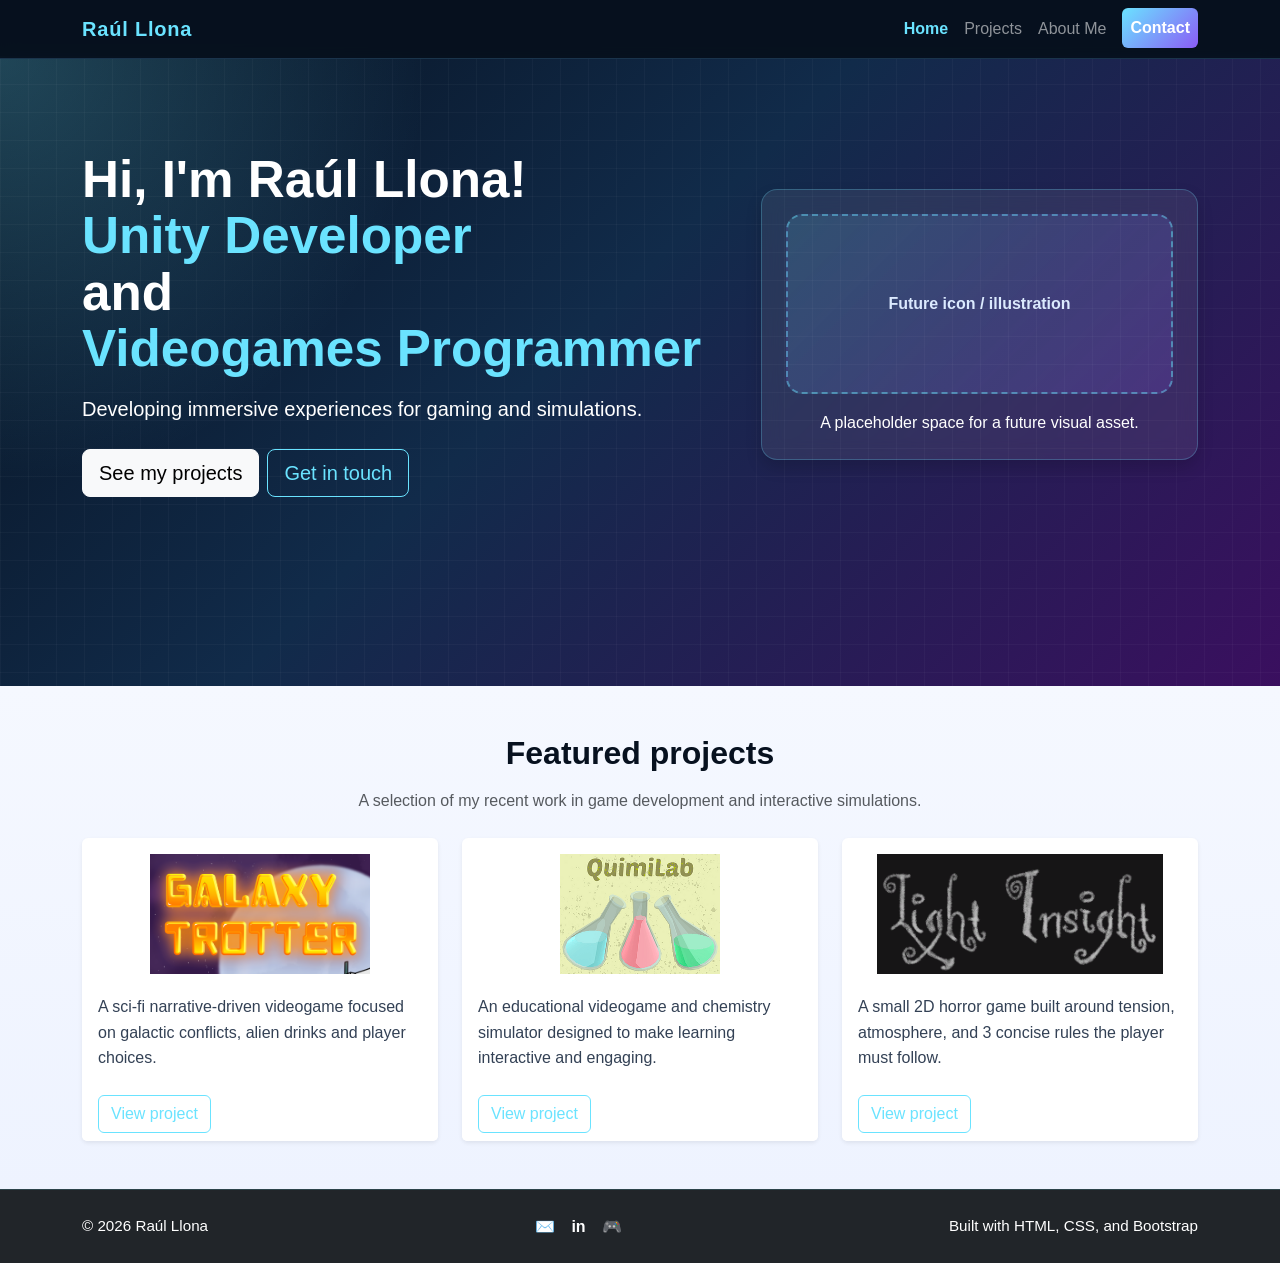
==== index.html @ 639701ba "General Fixes and Updates" ====
<!DOCTYPE html>
<html lang="en">
  <head>
    <meta charset="UTF-8" />
    <meta name="viewport" content="width=device-width, initial-scale=1.0" />
    <title>Raúl Llona | Game Developer Portfolio</title>
    <meta
      name="description"
      content="Portfolio of Raúl Llona, a Unity and videogame developer showcasing narrative, educational, and experimental game projects."
    />
    <link
      href="https://cdn.jsdelivr.net/npm/bootstrap@5.3.3/dist/css/bootstrap.min.css"
      rel="stylesheet"
    />
    <link rel="stylesheet" href="styles.css" />
  </head>
  <body>
    <nav class="navbar navbar-expand-lg navbar-dark bg-dark fixed-top">
      <div class="container">
        <a class="navbar-brand fw-bold" href="index.html">Raúl Llona</a>
        <button
          class="navbar-toggler"
          type="button"
          data-bs-toggle="collapse"
          data-bs-target="#navbarNav"
          aria-controls="navbarNav"
          aria-expanded="false"
          aria-label="Toggle navigation"
        >
          <span class="navbar-toggler-icon"></span>
        </button>
        <div class="collapse navbar-collapse" id="navbarNav">
          <ul class="navbar-nav ms-auto">
            <li class="nav-item">
              <a class="nav-link active" href="index.html">Home</a>
            </li>
            <li class="nav-item">
              <a class="nav-link" href="projects.html">Projects</a>
            </li>
            <li class="nav-item">
              <a class="nav-link" href="about.html">About Me</a>
            </li>
            <li class="nav-item">
              <a class="nav-link btn btn-primary ms-2" href="contact.html">Contact</a>
            </li>
          </ul>
        </div>
      </div>
    </nav>

    <header class="hero py-5">
      <div class="container py-5">
        <div class="row align-items-center g-5">
          <div class="col-lg-7">
            <div class="hero-title mb-3">
              <p>Hi, I'm Raúl Llona!</p>
              <p class="hero-title-accent">Unity Developer</p>
              <p>and</p>
              <p class="hero-title-accent">Videogames Programmer</p>
            </div>
            <p class="lead mb-4">
              Developing immersive experiences for gaming and simulations.
            </p>
            <div class="d-flex flex-wrap gap-2">
              <a class="btn btn-light btn-lg" href="projects.html">See my projects</a>
              <a class="btn btn-outline-light btn-lg" href="contact.html">Get in touch</a>
            </div>
          </div>
          <div class="col-lg-5">
            <div class="hero-card text-center p-4 shadow">
              <div class="hero-illustration-placeholder mx-auto mb-3" aria-hidden="true">
                <span>Future icon / illustration</span>
              </div>
              <p class="mb-0">A placeholder space for a future visual asset.</p>
            </div>
          </div>
        </div>
      </div>
    </header>

    <main>
      <section class="py-5 featured-projects">
        <div class="container">
          <div class="text-center mb-4">
            <h2 class="section-title">Featured projects</h2>
            <p class="text-muted">A selection of my recent work in game development and interactive simulations.</p>
          </div>
          <div class="row g-4">
            <div class="col-md-6 col-lg-4">
              <div class="card h-100 shadow-sm border-0 featured-card">
                <div class="card-body">
                  <img class="featured-project-logo" src="resources/galaxyTrotter/galaxyTrotterLogo.png" alt="Galaxy Trotter logo" />
                  <p class="card-text">
                    A sci-fi narrative-driven videogame focused on galactic conflicts, alien drinks and player choices.
                  </p>
                </div>
                <div class="card-footer bg-white border-0">
                  <a href="galaxy-trotter.html" class="btn btn-outline-primary">View project</a>
                </div>
              </div>
            </div>
            <div class="col-md-6 col-lg-4">
              <div class="card h-100 shadow-sm border-0 featured-card">
                <div class="card-body">
                  <img class="featured-project-logo" src="resources/quimilab/quimilabLogo.png" alt="Quimilab logo" />
                  <p class="card-text">
                    An educational videogame and chemistry simulator designed to make learning interactive and engaging.
                  </p>
                </div>
                <div class="card-footer bg-white border-0">
                  <a href="quimilab.html" class="btn btn-outline-primary">View project</a>
                </div>
              </div>
            </div>
            <div class="col-md-6 col-lg-4">
              <div class="card h-100 shadow-sm border-0 featured-card">
                <div class="card-body">
                  <img class="featured-project-logo" src="resources/lightInsight/lightInsightLogo.png" alt="Light Insight logo" />
                  <p class="card-text">
                    A small 2D horror game built around tension, atmosphere, and 3 concise rules the player must follow.
                  </p>
                </div>
                <div class="card-footer bg-white border-0">
                  <a href="light-insight.html" class="btn btn-outline-primary">View project</a>
                </div>
              </div>
            </div>
          </div>
        </div>
      </section>
    </main>

    <footer class="bg-dark text-white py-4">
      <div class="container d-flex justify-content-between flex-wrap gap-2 align-items-center">
        <span>© 2026 Raúl Llona</span>
        <div class="footer-icons d-flex gap-3">
          <a href="mailto:raul_llona@hotmail.com" aria-label="Email" class="text-white">✉️</a>
          <a href="https://www.linkedin.com/in/raúl-llona-cabeza-6336a7273" target="_blank" rel="noreferrer" aria-label="LinkedIn" class="text-white">in</a>
          <a href="https://rllona.itch.io/" target="_blank" rel="noreferrer" aria-label="Itch.io" class="text-white">🎮</a>
        </div>
        <span>Built with HTML, CSS, and Bootstrap</span>
      </div>
    </footer>

    <script src="https://cdn.jsdelivr.net/npm/bootstrap@5.3.3/dist/js/bootstrap.bundle.min.js"></script>
  </body>
</html>
---- styles.css ----
body {
  font-family: "Segoe UI", Tahoma, Geneva, Verdana, sans-serif;
  line-height: 1.6;
  scroll-behavior: smooth;
  padding-top: 56px;
  min-height: 100vh;
  display: flex;
  flex-direction: column;
  background: #07111f;
  color: #f3f7ff;
}

main {
  flex: 1;
}

.navbar {
  background: rgba(7, 17, 31, 0.95) !important;
  border-bottom: 1px solid rgba(106, 188, 255, 0.2);
  backdrop-filter: blur(10px);
}

.navbar .nav-link.active {
  font-weight: 700;
  color: #6ae3ff !important;
}

.navbar .nav-link.btn {
  color: #fff !important;
}

.navbar-brand {
  letter-spacing: 0.04em;
  color: #6ae3ff !important;
}

.hero,
.page-hero {
  min-height: 70vh;
  padding-top: 6rem;
  background:
    radial-gradient(circle at top left, rgba(106, 227, 255, 0.25), transparent 30%),
    linear-gradient(135deg, #07111f 0%, #112b4a 45%, #3a0f5f 100%);
  color: #fff;
  position: relative;
  overflow: hidden;
}

.page-hero.minimal {
  min-height: auto;
  padding-top: 2rem;
  padding-bottom: 2rem;
}

.hero::after,
.page-hero::after {
  content: "";
  position: absolute;
  inset: 0;
  background-image: linear-gradient(rgba(255,255,255,0.03) 1px, transparent 1px), linear-gradient(90deg, rgba(255,255,255,0.03) 1px, transparent 1px);
  background-size: 28px 28px;
  pointer-events: none;
}

.hero-card {
  background: rgba(255, 255, 255, 0.08);
  border: 1px solid rgba(106, 227, 255, 0.25);
  border-radius: 1rem;
  backdrop-filter: blur(10px);
  box-shadow: 0 0 30px rgba(106, 227, 255, 0.12);
}

.avatar {
  width: 100px;
  height: 100px;
  border-radius: 50%;
  display: grid;
  place-items: center;
  font-size: 2rem;
  font-weight: 700;
  background: linear-gradient(135deg, #6ae3ff, #8b5cf6);
  color: #07111f;
  box-shadow: 0 0 20px rgba(106, 227, 255, 0.35);
}

.hero-illustration-placeholder {
  min-height: 180px;
  border: 2px dashed rgba(106, 227, 255, 0.45);
  border-radius: 1rem;
  display: grid;
  place-items: center;
  padding: 1rem;
  text-align: center;
  background: linear-gradient(135deg, rgba(106, 227, 255, 0.14), rgba(139, 92, 246, 0.18));
  color: #dbeafe;
  font-weight: 600;
}

.photo-placeholder {
  min-height: 320px;
  border: 2px dashed rgba(106, 227, 255, 0.4);
  border-radius: 1rem;
  display: grid;
  place-items: center;
  background: linear-gradient(135deg, rgba(106, 227, 255, 0.12), rgba(139, 92, 246, 0.16));
  color: #dbeafe;
  font-weight: 600;
}

.profile-photo {
  width: 100%;
  min-height: 320px;
  max-height: 520px;
  object-fit: cover;
  object-position: 68% center;
  border: 1px solid rgba(106, 227, 255, 0.4);
  border-radius: 1rem;
}

.about-title {
  letter-spacing: 0.08em;
  color: #6ae3ff;
  text-shadow: 0 0 18px rgba(106, 227, 255, 0.35);
}

.about-intro p:last-child {
  margin-bottom: 0;
}

.placeholder-box {
  background: #f8f9fa;
  border: 1px solid #e9ecef;
  border-radius: 1rem;
}

.project-photo-placeholder {
  min-height: 140px;
  display: grid;
  place-items: center;
  background: linear-gradient(135deg, rgba(106, 227, 255, 0.15), rgba(139, 92, 246, 0.2));
  color: #dbeafe;
  font-weight: 600;
  border-bottom: 1px solid rgba(106, 227, 255, 0.2);
}

.project-logo {
  width: 100%;
  height: auto;
  display: block;
  object-fit: contain;
  border-radius: 1rem 1rem 0 0;
}

.project-hero-image {
  width: min(75%, 980px);
  display: grid;
  place-items: center;
  border-radius: 1.25rem;
  border: 1px solid rgba(106, 227, 255, 0.25);
  background: linear-gradient(135deg, rgba(106, 227, 255, 0.18), rgba(139, 92, 246, 0.2));
  color: #dbeafe;
  font-size: 1.2rem;
  font-weight: 600;
  overflow: hidden;
  margin: 0 auto;
}

.project-hero-image img {
  width: 100%;
  height: auto;
  display: block;
  border-radius: 1rem;
}

.characteristics-grid {
  display: grid;
  grid-template-columns: repeat(3, minmax(0, 1fr));
  gap: 0.75rem 1.5rem;
  list-style: none;
  padding-left: 0;
  margin: 0 0 2rem;
}

.characteristics-grid li {
  position: relative;
  padding-left: 1.15rem;
  color: #f3f7ff;
}

.characteristics-grid li::before {
  content: "•";
  position: absolute;
  left: 0;
  color: #6ae3ff;
  font-weight: bold;
}

.project-map-wrapper {
  max-width: 760px;
  margin: 1.5rem auto 0;
}

.project-map-wrapper img {
  width: 100%;
  max-width: 760px;
  display: block;
  margin: 0 auto;
  height: auto;
  border-radius: 1rem;
}

.project-media-card {
  background: rgba(255, 255, 255, 0.04);
  border: 1px solid rgba(106, 227, 255, 0.18);
  border-radius: 1rem;
  overflow: hidden;
  margin: 0 auto;
}

.project-media-card img {
  width: 100%;
  height: auto;
  display: block;
  object-fit: contain;
  object-position: center;
  border-radius: 1rem;
}

.horizontal-media-card {
  width: 100%;
  max-width: 100%;
  margin: 0 auto;
}

.horizontal-media-card img {
  width: 100%;
  height: auto;
  object-fit: contain;
  object-position: center;
  border-radius: 1rem;
}

.vertical-media-card {
  width: 100%;
  max-width: 220px;
  margin: 0 auto;
}

.vertical-media-card img {
  width: 100%;
  height: auto;
  object-fit: contain;
  object-position: center;
  background: rgba(7, 17, 31, 0.35);
}

.project-media-card .project-media-caption {
  padding: 0.9rem 1rem 1.1rem;
  color: #dbeafe;
  font-weight: 600;
}

.project-info-card,
.outcome-panel {
  background: rgba(255, 255, 255, 0.04);
  border: 1px solid rgba(106, 227, 255, 0.18);
  border-radius: 1rem;
  padding: 1.5rem;
  height: 100%;
}

.project-info-card h3,
.outcome-panel h3 {
  color: #6ae3ff;
  font-size: 1.2rem;
  margin-bottom: 0.9rem;
}

.project-detail-section {
  background: rgba(255, 255, 255, 0.02);
}

.contact-icon {
  font-size: 2rem;
  width: 56px;
  height: 56px;
  display: grid;
  place-items: center;
  margin: 0 auto;
  border-radius: 50%;
  background: linear-gradient(135deg, #6ae3ff, #8b5cf6);
  color: #07111f;
  box-shadow: 0 0 15px rgba(106, 227, 255, 0.25);
}

.footer-icons a {
  text-decoration: none;
  font-weight: 700;
  font-size: 1rem;
}

.section-title {
  font-size: 2rem;
  font-weight: 700;
  margin-bottom: 1rem;
}

.featured-projects {
  background: linear-gradient(180deg, #f5f8ff 0%, #eef3ff 100%);
  color: #07111f;
}

.featured-projects .section-title,
.featured-projects .text-muted {
  color: #07111f;
}

.hero-title {
  font-size: clamp(2rem, 4vw, 3.5rem);
  line-height: 1.1;
  font-weight: 700;
}

.hero-title p {
  margin: 0;
}

.hero-title-accent {
  color: #6ae3ff;
}

.featured-project-logo {
  width: 100%;
  height: 120px;
  object-fit: contain;
  display: block;
  margin-bottom: 1.25rem;
}

.featured-project-image {
  max-width: 60%;
  margin-left: auto;
  margin-right: auto;
}

.featured-projects .featured-card {
  background: #ffffff;
  color: #07111f;
  border: 1px solid rgba(7, 17, 31, 0.08);
}

.featured-projects .featured-card .card-text {
  color: #334155;
}

.featured-projects .featured-card .card-footer {
  background: #ffffff;
  border-top: 1px solid rgba(7, 17, 31, 0.06);
}

.card {
  transition: transform 0.2s ease, box-shadow 0.2s ease;
  background: rgba(255, 255, 255, 0.04);
  border: 1px solid rgba(255, 255, 255, 0.08);
  color: #f3f7ff;
}

.card:hover {
  transform: translateY(-4px);
  box-shadow: 0 0.6rem 1.2rem rgba(106, 227, 255, 0.15) !important;
}

.card .btn-outline-primary {
  color: #6ae3ff;
  border-color: #6ae3ff;
}

.card .btn-outline-primary:hover {
  background: #6ae3ff;
  color: #07111f;
}

footer {
  font-size: 0.95rem;
  background: #050b14 !important;
  border-top: 1px solid rgba(106, 227, 255, 0.16);
}

.btn-primary {
  background: linear-gradient(135deg, #6ae3ff, #8b5cf6);
  border: none;
  color: #07111f;
  font-weight: 600;
}

.btn-outline-light {
  border-color: #6ae3ff;
  color: #6ae3ff;
}

.btn-outline-light:hover {
  background: #6ae3ff;
  color: #07111f;
}
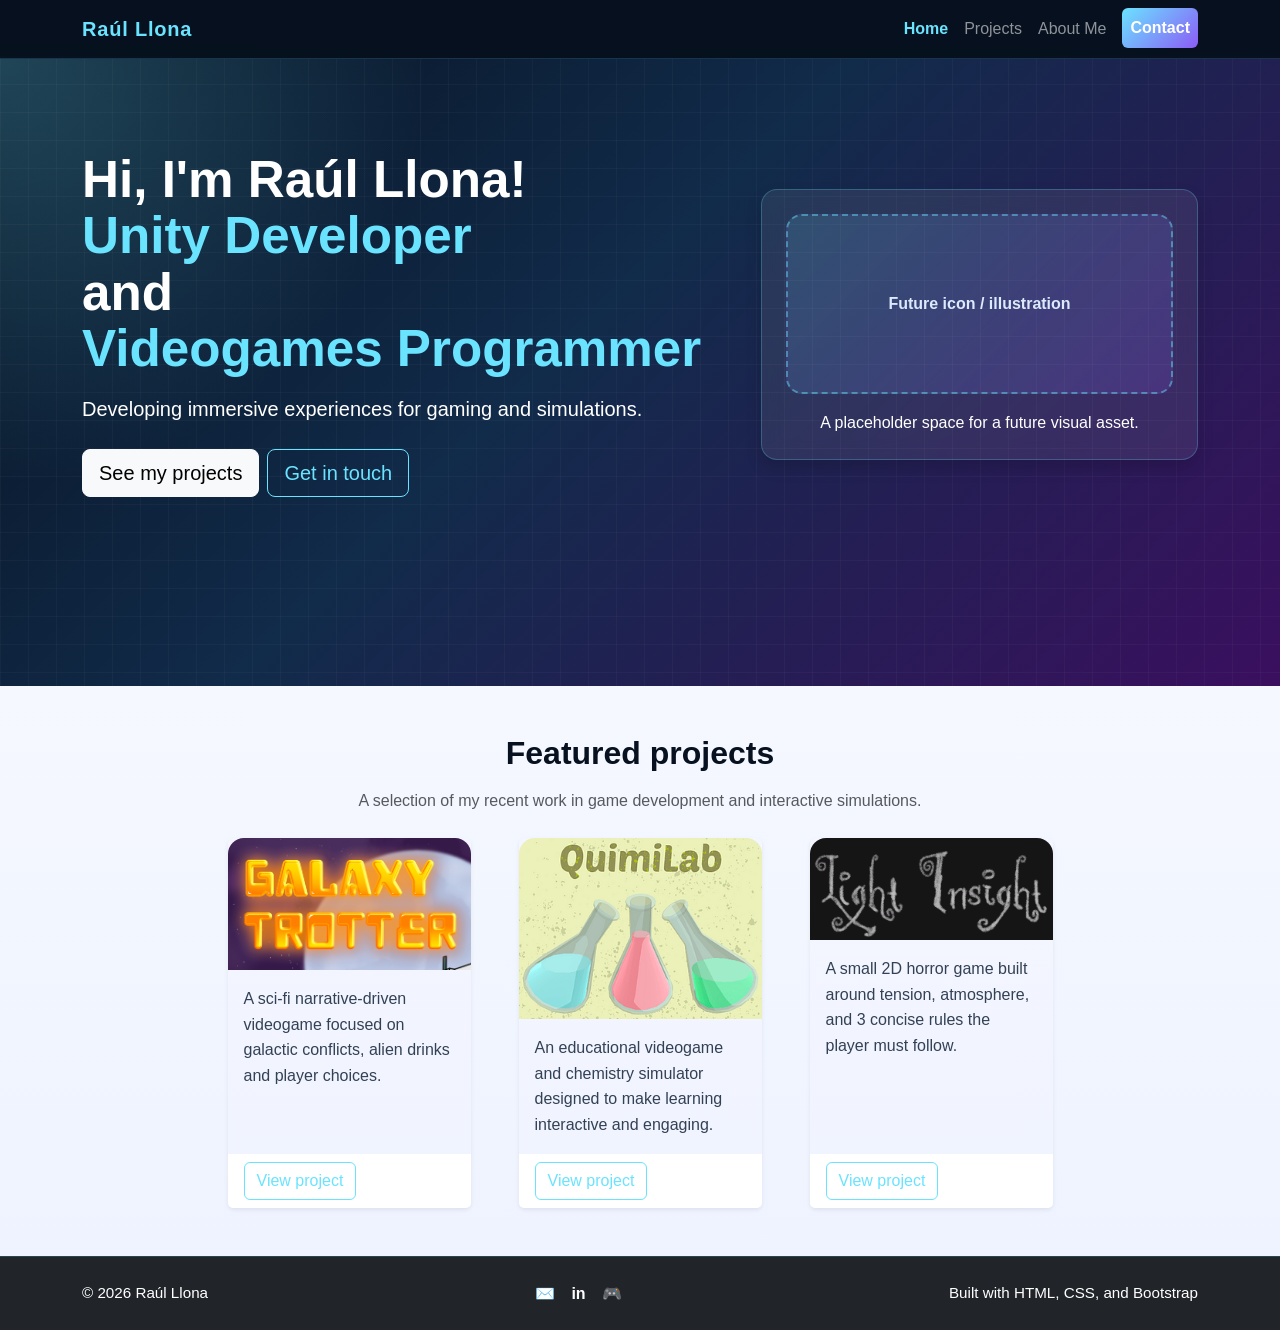
==== commit 7dc48856: "Final structure details" ====
--- a/index.html
+++ b/index.html
@@ -85,40 +85,34 @@
             <h2 class="section-title">Featured projects</h2>
             <p class="text-muted">A selection of my recent work in game development and interactive simulations.</p>
           </div>
-          <div class="row g-4">
-            <div class="col-md-6 col-lg-4">
-              <div class="card h-100 shadow-sm border-0 featured-card">
+          <div class="row g-5 justify-content-center">
+            <div class="col-md-6 col-lg-3">
+              <div class="card h-100 shadow-sm border-0">
+                <img class="project-logo" src="resources/galaxyTrotter/galaxyTrotterLogo.png" alt="Galaxy Trotter logo" />
                 <div class="card-body">
-                  <img class="featured-project-logo" src="resources/galaxyTrotter/galaxyTrotterLogo.png" alt="Galaxy Trotter logo" />
-                  <p class="card-text">
-                    A sci-fi narrative-driven videogame focused on galactic conflicts, alien drinks and player choices.
-                  </p>
+                  <p class="card-text">A sci-fi narrative-driven videogame focused on galactic conflicts, alien drinks and player choices.</p>
                 </div>
                 <div class="card-footer bg-white border-0">
                   <a href="galaxy-trotter.html" class="btn btn-outline-primary">View project</a>
                 </div>
               </div>
             </div>
-            <div class="col-md-6 col-lg-4">
-              <div class="card h-100 shadow-sm border-0 featured-card">
+            <div class="col-md-6 col-lg-3">
+              <div class="card h-100 shadow-sm border-0">
+                <img class="project-logo" src="resources/quimilab/quimilabLogo.png" alt="Quimilab logo" />
                 <div class="card-body">
-                  <img class="featured-project-logo" src="resources/quimilab/quimilabLogo.png" alt="Quimilab logo" />
-                  <p class="card-text">
-                    An educational videogame and chemistry simulator designed to make learning interactive and engaging.
-                  </p>
+                  <p class="card-text">An educational videogame and chemistry simulator designed to make learning interactive and engaging.</p>
                 </div>
                 <div class="card-footer bg-white border-0">
                   <a href="quimilab.html" class="btn btn-outline-primary">View project</a>
                 </div>
               </div>
             </div>
-            <div class="col-md-6 col-lg-4">
-              <div class="card h-100 shadow-sm border-0 featured-card">
+            <div class="col-md-6 col-lg-3">
+              <div class="card h-100 shadow-sm border-0">
+                <img class="project-logo" src="resources/lightInsight/lightInsightLogo.png" alt="Light Insight logo" />
                 <div class="card-body">
-                  <img class="featured-project-logo" src="resources/lightInsight/lightInsightLogo.png" alt="Light Insight logo" />
-                  <p class="card-text">
-                    A small 2D horror game built around tension, atmosphere, and 3 concise rules the player must follow.
-                  </p>
+                  <p class="card-text">A small 2D horror game built around tension, atmosphere, and 3 concise rules the player must follow.</p>
                 </div>
                 <div class="card-footer bg-white border-0">
                   <a href="light-insight.html" class="btn btn-outline-primary">View project</a>
--- a/styles.css
+++ b/styles.css
@@ -172,6 +172,10 @@
   border-radius: 1rem;
 }
 
+.galaxy-hero .project-hero-image {
+  width: min(60%, 760px);
+}
+
 .characteristics-grid {
   display: grid;
   grid-template-columns: repeat(3, minmax(0, 1fr));
@@ -315,6 +319,10 @@
   color: #07111f;
 }
 
+.featured-projects .card-text {
+  color: #334155;
+}
+
 .hero-title {
   font-size: clamp(2rem, 4vw, 3.5rem);
   line-height: 1.1;
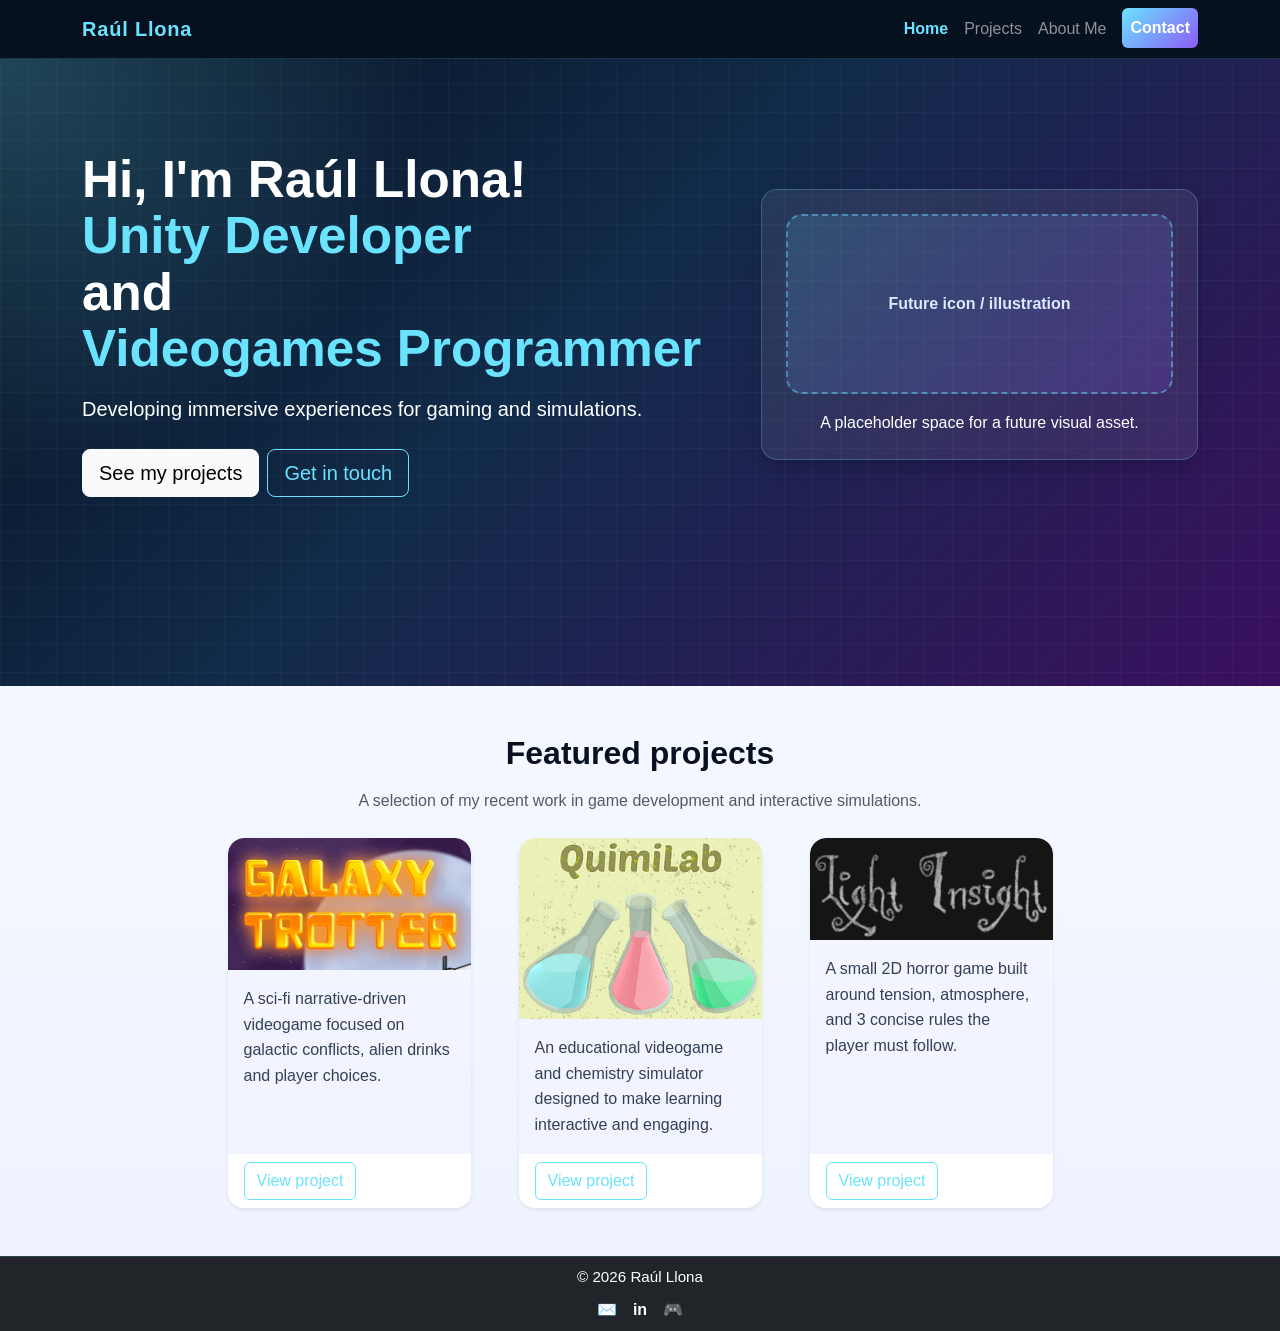
==== commit 48b770fd: "General Fixes" ====
--- a/index.html
+++ b/index.html
@@ -87,7 +87,7 @@
           </div>
           <div class="row g-5 justify-content-center">
             <div class="col-md-6 col-lg-3">
-              <div class="card h-100 shadow-sm border-0">
+              <div class="card project-card h-100 shadow-sm border-0">
                 <img class="project-logo" src="resources/galaxyTrotter/galaxyTrotterLogo.png" alt="Galaxy Trotter logo" />
                 <div class="card-body">
                   <p class="card-text">A sci-fi narrative-driven videogame focused on galactic conflicts, alien drinks and player choices.</p>
@@ -98,7 +98,7 @@
               </div>
             </div>
             <div class="col-md-6 col-lg-3">
-              <div class="card h-100 shadow-sm border-0">
+              <div class="card project-card h-100 shadow-sm border-0">
                 <img class="project-logo" src="resources/quimilab/quimilabLogo.png" alt="Quimilab logo" />
                 <div class="card-body">
                   <p class="card-text">An educational videogame and chemistry simulator designed to make learning interactive and engaging.</p>
@@ -109,7 +109,7 @@
               </div>
             </div>
             <div class="col-md-6 col-lg-3">
-              <div class="card h-100 shadow-sm border-0">
+              <div class="card project-card h-100 shadow-sm border-0">
                 <img class="project-logo" src="resources/lightInsight/lightInsightLogo.png" alt="Light Insight logo" />
                 <div class="card-body">
                   <p class="card-text">A small 2D horror game built around tension, atmosphere, and 3 concise rules the player must follow.</p>
@@ -124,15 +124,14 @@
       </section>
     </main>
 
-    <footer class="bg-dark text-white py-4">
-      <div class="container d-flex justify-content-between flex-wrap gap-2 align-items-center">
+    <footer class="bg-dark text-white py-2">
+      <div class="container d-flex flex-column gap-2 align-items-center">
         <span>© 2026 Raúl Llona</span>
         <div class="footer-icons d-flex gap-3">
           <a href="mailto:raul_llona@hotmail.com" aria-label="Email" class="text-white">✉️</a>
           <a href="https://www.linkedin.com/in/raúl-llona-cabeza-6336a7273" target="_blank" rel="noreferrer" aria-label="LinkedIn" class="text-white">in</a>
           <a href="https://rllona.itch.io/" target="_blank" rel="noreferrer" aria-label="Itch.io" class="text-white">🎮</a>
         </div>
-        <span>Built with HTML, CSS, and Bootstrap</span>
       </div>
     </footer>
 
--- a/styles.css
+++ b/styles.css
@@ -151,6 +151,11 @@
   border-radius: 1rem 1rem 0 0;
 }
 
+.project-card {
+  border-radius: 1rem !important;
+  overflow: hidden;
+}
+
 .project-hero-image {
   width: min(75%, 980px);
   display: grid;
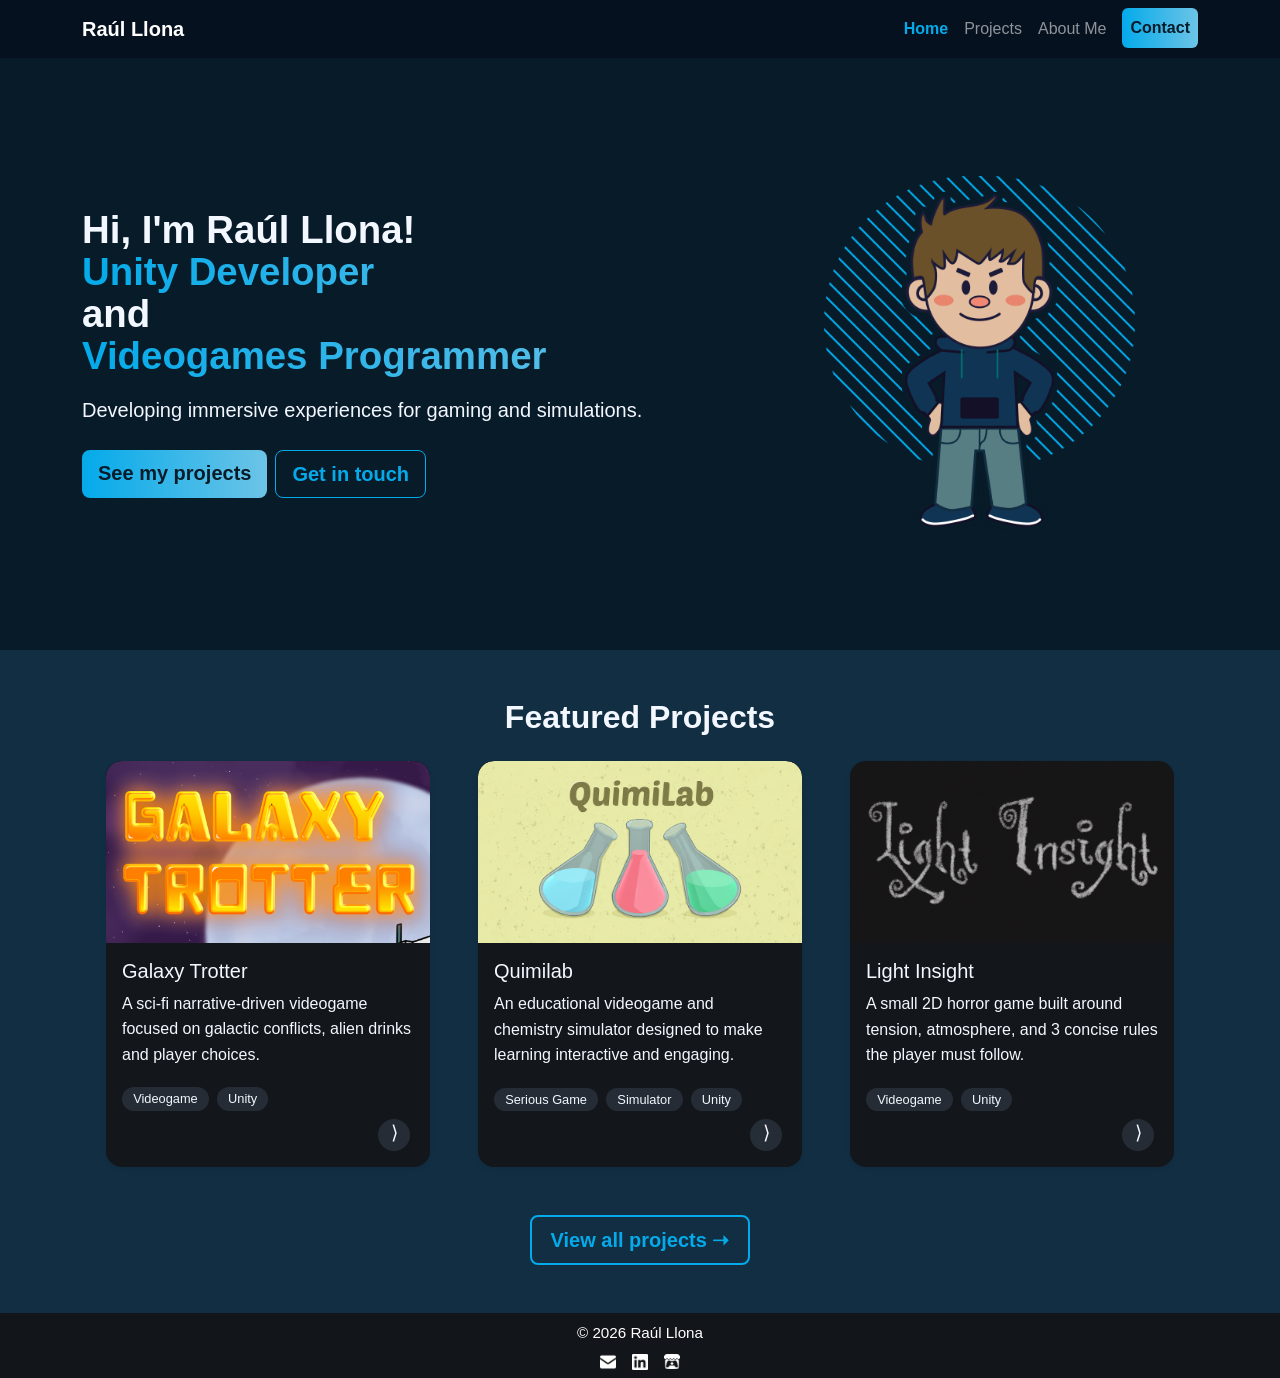
==== commit 234c572e: "Complete Style Redesign" ====
--- a/index.html
+++ b/index.html
@@ -48,7 +48,7 @@
       </div>
     </nav>
 
-    <header class="hero py-5">
+    <header class="py-5">
       <div class="container py-5">
         <div class="row align-items-center g-5">
           <div class="col-lg-7">
@@ -62,16 +62,13 @@
               Developing immersive experiences for gaming and simulations.
             </p>
             <div class="d-flex flex-wrap gap-2">
-              <a class="btn btn-light btn-lg" href="projects.html">See my projects</a>
-              <a class="btn btn-outline-light btn-lg" href="contact.html">Get in touch</a>
+              <a class="btn btn-primary btn-lg" href="projects.html">See my projects</a>
+              <a class="btn btn-outline-primary btn-lg" href="contact.html">Get in touch</a>
             </div>
           </div>
           <div class="col-lg-5">
-            <div class="hero-card text-center p-4 shadow">
-              <div class="hero-illustration-placeholder mx-auto mb-3" aria-hidden="true">
-                <span>Future icon / illustration</span>
-              </div>
-              <p class="mb-0">A placeholder space for a future visual asset.</p>
+            <div class="text-center p-4">
+              <img class="hero-illustration" src="resources/mainIllustration.png" alt="Raúl Llona game development illustration" />
             </div>
           </div>
         </div>
@@ -82,55 +79,63 @@
       <section class="py-5 featured-projects">
         <div class="container">
           <div class="text-center mb-4">
-            <h2 class="section-title">Featured projects</h2>
-            <p class="text-muted">A selection of my recent work in game development and interactive simulations.</p>
+            <h2 class="section-title">Featured Projects</h2>
           </div>
-          <div class="row g-5 justify-content-center">
-            <div class="col-md-6 col-lg-3">
-              <div class="card project-card h-100 shadow-sm border-0">
-                <img class="project-logo" src="resources/galaxyTrotter/galaxyTrotterLogo.png" alt="Galaxy Trotter logo" />
-                <div class="card-body">
-                  <p class="card-text">A sci-fi narrative-driven videogame focused on galactic conflicts, alien drinks and player choices.</p>
+          <div class="row g-5 justify-content-center featured-projects-grid">
+            <div class="col-md-6 col-lg-4">
+              <a class="project-card-link" href="galaxy-trotter.html">
+                <div class="card project-card h-100 shadow-sm border-0">
+                  <img class="project-logo" src="resources/galaxyTrotter/galaxyTrotterLogo.png" alt="Galaxy Trotter logo" />
+                  <div class="card-body">
+                    <h5 class="card-title">Galaxy Trotter</h5>
+                    <p class="card-text">A sci-fi narrative-driven videogame focused on galactic conflicts, alien drinks and player choices.</p>
+                    <div class="project-pills"><span>Videogame</span><span>Unity</span></div>
+                  </div>
+                  <div class="project-card-arrow" aria-hidden="true">⟩</div>
                 </div>
-                <div class="card-footer bg-white border-0">
-                  <a href="galaxy-trotter.html" class="btn btn-outline-primary">View project</a>
+              </a>
+            </div>
+            <div class="col-md-6 col-lg-4">
+              <a class="project-card-link" href="quimilab.html">
+                <div class="card project-card h-100 shadow-sm border-0">
+                  <img class="project-logo" src="resources/quimilab/quimilabLogo.png" alt="Quimilab logo" />
+                  <div class="card-body">
+                    <h5 class="card-title">Quimilab</h5>
+                    <p class="card-text">An educational videogame and chemistry simulator designed to make learning interactive and engaging.</p>
+                    <div class="project-pills"><span>Serious Game</span><span>Simulator</span><span>Unity</span></div>
+                  </div>
+                  <div class="project-card-arrow" aria-hidden="true">⟩</div>
                 </div>
-              </div>
+              </a>
             </div>
-            <div class="col-md-6 col-lg-3">
-              <div class="card project-card h-100 shadow-sm border-0">
-                <img class="project-logo" src="resources/quimilab/quimilabLogo.png" alt="Quimilab logo" />
-                <div class="card-body">
-                  <p class="card-text">An educational videogame and chemistry simulator designed to make learning interactive and engaging.</p>
+            <div class="col-md-6 col-lg-4">
+              <a class="project-card-link" href="light-insight.html">
+                <div class="card project-card h-100 shadow-sm border-0">
+                  <img class="project-logo" src="resources/lightInsight/lightInsightLogo.png" alt="Light Insight logo" />
+                  <div class="card-body">
+                    <h5 class="card-title">Light Insight</h5>
+                    <p class="card-text">A small 2D horror game built around tension, atmosphere, and 3 concise rules the player must follow.</p>
+                    <div class="project-pills"><span>Videogame</span><span>Unity</span></div>
+                  </div>
+                  <div class="project-card-arrow" aria-hidden="true">⟩</div>
                 </div>
-                <div class="card-footer bg-white border-0">
-                  <a href="quimilab.html" class="btn btn-outline-primary">View project</a>
-                </div>
-              </div>
+              </a>
             </div>
-            <div class="col-md-6 col-lg-3">
-              <div class="card project-card h-100 shadow-sm border-0">
-                <img class="project-logo" src="resources/lightInsight/lightInsightLogo.png" alt="Light Insight logo" />
-                <div class="card-body">
-                  <p class="card-text">A small 2D horror game built around tension, atmosphere, and 3 concise rules the player must follow.</p>
-                </div>
-                <div class="card-footer bg-white border-0">
-                  <a href="light-insight.html" class="btn btn-outline-primary">View project</a>
-                </div>
-              </div>
-            </div>
+          </div>
+          <div class="text-center mt-5">
+            <a class="btn btn-outline-primary btn-lg projects-view-all" href="projects.html">View all projects <span aria-hidden="true">➝</span></a>
           </div>
         </div>
       </section>
     </main>
 
-    <footer class="bg-dark text-white py-2">
+    <footer class="footer text-white py-2">
       <div class="container d-flex flex-column gap-2 align-items-center">
         <span>© 2026 Raúl Llona</span>
         <div class="footer-icons d-flex gap-3">
-          <a href="mailto:raul_llona@hotmail.com" aria-label="Email" class="text-white">✉️</a>
-          <a href="https://www.linkedin.com/in/raúl-llona-cabeza-6336a7273" target="_blank" rel="noreferrer" aria-label="LinkedIn" class="text-white">in</a>
-          <a href="https://rllona.itch.io/" target="_blank" rel="noreferrer" aria-label="Itch.io" class="text-white">🎮</a>
+          <a href="mailto:raul_llona@hotmail.com" aria-label="Email" class="text-white"><img src="resources/mailLogo.png" alt="Email" /></a>
+          <a href="https://www.linkedin.com/in/raúl-llona-cabeza-6336a7273" target="_blank" rel="noreferrer" aria-label="LinkedIn" class="text-white"><img src="resources/linkedinLogo.png" alt="LinkedIn" /></a>
+          <a href="https://rllona.itch.io/" target="_blank" rel="noreferrer" aria-label="Itch.io" class="text-white"><img src="resources/itchioLogo.png" alt="Itch.io" /></a>
         </div>
       </div>
     </footer>
--- a/styles.css
+++ b/styles.css
@@ -6,105 +6,44 @@
   min-height: 100vh;
   display: flex;
   flex-direction: column;
-  background: #07111f;
+  background: #081B29;
   color: #f3f7ff;
 }
 
 main {
   flex: 1;
+  display: flex;
+  flex-direction: column;
 }
 
 .navbar {
-  background: rgba(7, 17, 31, 0.95) !important;
-  border-bottom: 1px solid rgba(106, 188, 255, 0.2);
+  background: rgba(7, 17, 31, 0.9) !important;
   backdrop-filter: blur(10px);
 }
 
 .navbar .nav-link.active {
   font-weight: 700;
-  color: #6ae3ff !important;
-}
-
-.navbar .nav-link.btn {
-  color: #fff !important;
-}
-
-.navbar-brand {
-  letter-spacing: 0.04em;
-  color: #6ae3ff !important;
-}
-
-.hero,
-.page-hero {
-  min-height: 70vh;
-  padding-top: 6rem;
-  background:
-    radial-gradient(circle at top left, rgba(106, 227, 255, 0.25), transparent 30%),
-    linear-gradient(135deg, #07111f 0%, #112b4a 45%, #3a0f5f 100%);
-  color: #fff;
-  position: relative;
-  overflow: hidden;
-}
-
-.page-hero.minimal {
-  min-height: auto;
-  padding-top: 2rem;
-  padding-bottom: 2rem;
-}
-
-.hero::after,
-.page-hero::after {
-  content: "";
-  position: absolute;
-  inset: 0;
-  background-image: linear-gradient(rgba(255,255,255,0.03) 1px, transparent 1px), linear-gradient(90deg, rgba(255,255,255,0.03) 1px, transparent 1px);
-  background-size: 28px 28px;
-  pointer-events: none;
-}
-
-.hero-card {
-  background: rgba(255, 255, 255, 0.08);
-  border: 1px solid rgba(106, 227, 255, 0.25);
-  border-radius: 1rem;
-  backdrop-filter: blur(10px);
-  box-shadow: 0 0 30px rgba(106, 227, 255, 0.12);
-}
-
-.avatar {
-  width: 100px;
-  height: 100px;
-  border-radius: 50%;
-  display: grid;
-  place-items: center;
-  font-size: 2rem;
-  font-weight: 700;
-  background: linear-gradient(135deg, #6ae3ff, #8b5cf6);
-  color: #07111f;
-  box-shadow: 0 0 20px rgba(106, 227, 255, 0.35);
-}
-
-.hero-illustration-placeholder {
-  min-height: 180px;
-  border: 2px dashed rgba(106, 227, 255, 0.45);
-  border-radius: 1rem;
-  display: grid;
-  place-items: center;
-  padding: 1rem;
-  text-align: center;
-  background: linear-gradient(135deg, rgba(106, 227, 255, 0.14), rgba(139, 92, 246, 0.18));
-  color: #dbeafe;
-  font-weight: 600;
-}
-
-.photo-placeholder {
-  min-height: 320px;
-  border: 2px dashed rgba(106, 227, 255, 0.4);
-  border-radius: 1rem;
-  display: grid;
-  place-items: center;
-  background: linear-gradient(135deg, rgba(106, 227, 255, 0.12), rgba(139, 92, 246, 0.16));
-  color: #dbeafe;
-  font-weight: 600;
+  color: #04AAEA;
+}
+
+.featured-projects-grid {
+  max-width: 1200px;
+  margin-left: auto;
+  margin-right: auto;
+}
+
+.projects-view-all {
+  min-width: 220px;
+  border-width: 2px;
+  font-weight: 600;
+}
+
+main > section:nth-child(odd) {
+  background: #081B29;
+}
+
+main > section:nth-child(even) {
+  background: #122E43;
 }
 
 .profile-photo {
@@ -113,72 +52,116 @@
   max-height: 520px;
   object-fit: cover;
   object-position: 68% center;
-  border: 1px solid rgba(106, 227, 255, 0.4);
-  border-radius: 1rem;
-}
-
-.about-title {
+  border: 1px solid rgba(4, 170, 234, 0.4);
+  border-radius: 1rem;
+}
+
+.page-title {
   letter-spacing: 0.08em;
-  color: #6ae3ff;
-  text-shadow: 0 0 18px rgba(106, 227, 255, 0.35);
+  color: #04AAEA;
+  /*text-shadow: 0 0 18px rgba(4, 170, 234, 0.35);*/
 }
 
 .about-intro p:last-child {
   margin-bottom: 0;
 }
 
-.placeholder-box {
-  background: #f8f9fa;
-  border: 1px solid #e9ecef;
-  border-radius: 1rem;
-}
-
-.project-photo-placeholder {
-  min-height: 140px;
+.project-logo {
+  width: 100%;
+  height: auto;
+  display: block;
+  object-fit: contain;
+  border-radius: 1rem 1rem 0 0;
+  overflow: hidden;
+  margin: 0 auto;
+}
+
+.project-card-link {
+  display: block;
+  height: 100%;
+  color: inherit;
+  text-decoration: none;
+}
+
+.project-card-link:hover,
+.project-card-link:focus-visible {
+  color: inherit;
+}
+
+.project-card {
+  position: relative;
+  min-height: 100%;
+  background: rgba(20, 23, 26, 0.95) !important;
+  color: #f3f7ff;
+  border-radius: 1rem !important;
+  overflow: hidden;
+  transition: transform 0.2s ease, box-shadow 0.2s ease;
+}
+
+.project-card-link:hover .project-card,
+.project-card-link:focus-visible .project-card {
+  transform: translateY(-4px);
+  box-shadow: 0 0.6rem 1.2rem rgba(4, 170, 234, 0.18) !important;
+}
+
+.project-card .card-body {
+  padding-bottom: 3.5rem;
+}
+
+.card .project-card .card-title,
+.card .project-card .card-text {
+  color: #f3f7ff;
+}
+
+.project-pills {
+  display: flex;
+  flex-wrap: wrap;
+  gap: 0.5rem;
+  margin-top: 1.25rem;
+}
+
+.project-pills span {
+  padding: 0.25rem 0.7rem;
+  background: rgba(56, 67, 83, 0.5);
+  border-radius: 999px;
+  color: #f3f7ff;
+  font-size: 0.8rem;
+  font-weight: 500;
+  line-height: 1.2;
+}
+
+.project-card-arrow {
+  position: absolute;
+  right: 1.25rem;
+  bottom: 1rem;
+  width: 2rem;
+  height: 2rem;
   display: grid;
   place-items: center;
-  background: linear-gradient(135deg, rgba(106, 227, 255, 0.15), rgba(139, 92, 246, 0.2));
-  color: #dbeafe;
-  font-weight: 600;
-  border-bottom: 1px solid rgba(106, 227, 255, 0.2);
-}
-
-.project-logo {
-  width: 100%;
-  height: auto;
-  display: block;
-  object-fit: contain;
-  border-radius: 1rem 1rem 0 0;
-}
-
-.project-card {
-  border-radius: 1rem !important;
-  overflow: hidden;
-}
-
-.project-hero-image {
-  width: min(75%, 980px);
-  display: grid;
-  place-items: center;
-  border-radius: 1.25rem;
-  border: 1px solid rgba(106, 227, 255, 0.25);
-  background: linear-gradient(135deg, rgba(106, 227, 255, 0.18), rgba(139, 92, 246, 0.2));
-  color: #dbeafe;
+  border-radius: 50%;
+  background: rgba(56, 67, 83, 0.5);
+  color: #f3f7ff;
   font-size: 1.2rem;
-  font-weight: 600;
-  overflow: hidden;
-  margin: 0 auto;
+  line-height: 1;
+  font-weight: 500;
+  padding-bottom: 6px;
+}
+
+.hero-illustration {
+  width: min(80%, 420px);
+  height: auto;
+  display: block;
+  margin: 0 auto;
+  border-radius: 1rem;
 }
 
 .project-hero-image img {
-  width: 100%;
-  height: auto;
-  display: block;
-  border-radius: 1rem;
-}
-
-.galaxy-hero .project-hero-image {
-  width: min(60%, 760px);
+  width: 60%;
+  height: auto;
+  display: block;
+  border-radius: 1rem;
+  margin-left: auto;
+  margin-right: auto;
 }
 
 .characteristics-grid {
@@ -200,7 +183,7 @@
   content: "•";
   position: absolute;
   left: 0;
-  color: #6ae3ff;
+  color: #04AAEA;
   font-weight: bold;
 }
 
@@ -219,8 +202,7 @@
 }
 
 .project-media-card {
-  background: rgba(255, 255, 255, 0.04);
-  border: 1px solid rgba(106, 227, 255, 0.18);
+  background: rgba(20, 23, 26, 0.95);
   border-radius: 1rem;
   overflow: hidden;
   margin: 0 auto;
@@ -265,14 +247,14 @@
 
 .project-media-card .project-media-caption {
   padding: 0.9rem 1rem 1.1rem;
-  color: #dbeafe;
+  color: #acb7c6;
   font-weight: 600;
 }
 
 .project-info-card,
 .outcome-panel {
-  background: rgba(255, 255, 255, 0.04);
-  border: 1px solid rgba(106, 227, 255, 0.18);
+  background: #122E43;
+  border: 1px solid rgba(4, 170, 234, 0.18);
   border-radius: 1rem;
   padding: 1.5rem;
   height: 100%;
@@ -280,13 +262,13 @@
 
 .project-info-card h3,
 .outcome-panel h3 {
-  color: #6ae3ff;
+  color: #04AAEA;
   font-size: 1.2rem;
   margin-bottom: 0.9rem;
 }
 
 .project-detail-section {
-  background: rgba(255, 255, 255, 0.02);
+  background: #122E43 !important;
 }
 
 .contact-icon {
@@ -297,9 +279,15 @@
   place-items: center;
   margin: 0 auto;
   border-radius: 50%;
-  background: linear-gradient(135deg, #6ae3ff, #8b5cf6);
-  color: #07111f;
-  box-shadow: 0 0 15px rgba(106, 227, 255, 0.25);
+  background: #04AAEA;
+  color: #081B29;
+  box-shadow: 0 0 15px rgba(4, 170, 234, 0.25);
+}
+
+.contact-icon img {
+  width: 32px;
+  height: 32px;
+  object-fit: contain;
 }
 
 .footer-icons a {
@@ -308,6 +296,13 @@
   font-size: 1rem;
 }
 
+.footer-icons img {
+  width: 16px;
+  height: 16px;
+  display: block;
+  object-fit: contain;
+}
+
 .section-title {
   font-size: 2rem;
   font-weight: 700;
@@ -315,21 +310,16 @@
 }
 
 .featured-projects {
-  background: linear-gradient(180deg, #f5f8ff 0%, #eef3ff 100%);
-  color: #07111f;
-}
-
-.featured-projects .section-title,
-.featured-projects .text-muted {
-  color: #07111f;
-}
-
-.featured-projects .card-text {
-  color: #334155;
+  background: #122E43 !important;
+  color: #f3f7ff;
+}
+
+.featured-projects .section-title {
+  color: #f3f7ff;
 }
 
 .hero-title {
-  font-size: clamp(2rem, 4vw, 3.5rem);
+  font-size: clamp(2rem, 3vw, 3rem);
   line-height: 1.1;
   font-weight: 700;
 }
@@ -339,15 +329,10 @@
 }
 
 .hero-title-accent {
-  color: #6ae3ff;
-}
-
-.featured-project-logo {
-  width: 100%;
-  height: 120px;
-  object-fit: contain;
-  display: block;
-  margin-bottom: 1.25rem;
+  background: linear-gradient(90deg, #04AAEA, #6cc4e7);
+  -webkit-background-clip: text;
+  background-clip: text;
+  color: transparent;
 }
 
 .featured-project-image {
@@ -356,62 +341,57 @@
   margin-right: auto;
 }
 
-.featured-projects .featured-card {
-  background: #ffffff;
-  color: #07111f;
-  border: 1px solid rgba(7, 17, 31, 0.08);
-}
-
-.featured-projects .featured-card .card-text {
-  color: #334155;
-}
-
-.featured-projects .featured-card .card-footer {
-  background: #ffffff;
-  border-top: 1px solid rgba(7, 17, 31, 0.06);
-}
-
 .card {
   transition: transform 0.2s ease, box-shadow 0.2s ease;
-  background: rgba(255, 255, 255, 0.04);
-  border: 1px solid rgba(255, 255, 255, 0.08);
+  background: #122E43;
+  border: 1px solid rgba(4, 170, 234, 0.18);
   color: #f3f7ff;
 }
 
 .card:hover {
   transform: translateY(-4px);
-  box-shadow: 0 0.6rem 1.2rem rgba(106, 227, 255, 0.15) !important;
-}
-
-.card .btn-outline-primary {
-  color: #6ae3ff;
-  border-color: #6ae3ff;
-}
-
-.card .btn-outline-primary:hover {
-  background: #6ae3ff;
-  color: #07111f;
+  box-shadow: 0 0.6rem 1.2rem rgba(4, 170, 234, 0.15) !important;
 }
 
 footer {
   font-size: 0.95rem;
-  background: #050b14 !important;
-  border-top: 1px solid rgba(106, 227, 255, 0.16);
+  background: rgba(20, 23, 26, 0.95) !important;
+}
+
+.bg-primary {
+  background-color: #04AAEA !important;
 }
 
 .btn-primary {
-  background: linear-gradient(135deg, #6ae3ff, #8b5cf6);
+  background: linear-gradient(90deg, #04AAEA, #6cc4e7);
   border: none;
-  color: #07111f;
-  font-weight: 600;
-}
-
-.btn-outline-light {
-  border-color: #6ae3ff;
-  color: #6ae3ff;
-}
-
-.btn-outline-light:hover {
-  background: #6ae3ff;
-  color: #07111f;
-}
+  color: #081B29;
+  font-weight: 600;
+}
+
+.btn-primary:hover {
+  background: linear-gradient(90deg, #04AAEA, #6cc4e7);
+  border: none;
+  color: #f3f7ff;
+  font-weight: 600;
+}
+
+.btn-primary.active {
+  background: linear-gradient(90deg, #04AAEA, #6cc4e7);
+  border: none;
+  color: #f3f7ff !important;
+  font-weight: 600;
+}
+
+.btn-outline-primary {
+  color: #04AAEA;
+  border-color: #04AAEA;
+  font-weight: 600;
+}
+
+.btn-outline-primary:hover {
+  background: linear-gradient(90deg, #04AAEA, #6cc4e7);
+  color: #f3f7ff;
+  border-color: #04AAEA;
+  font-weight: 600;
+}
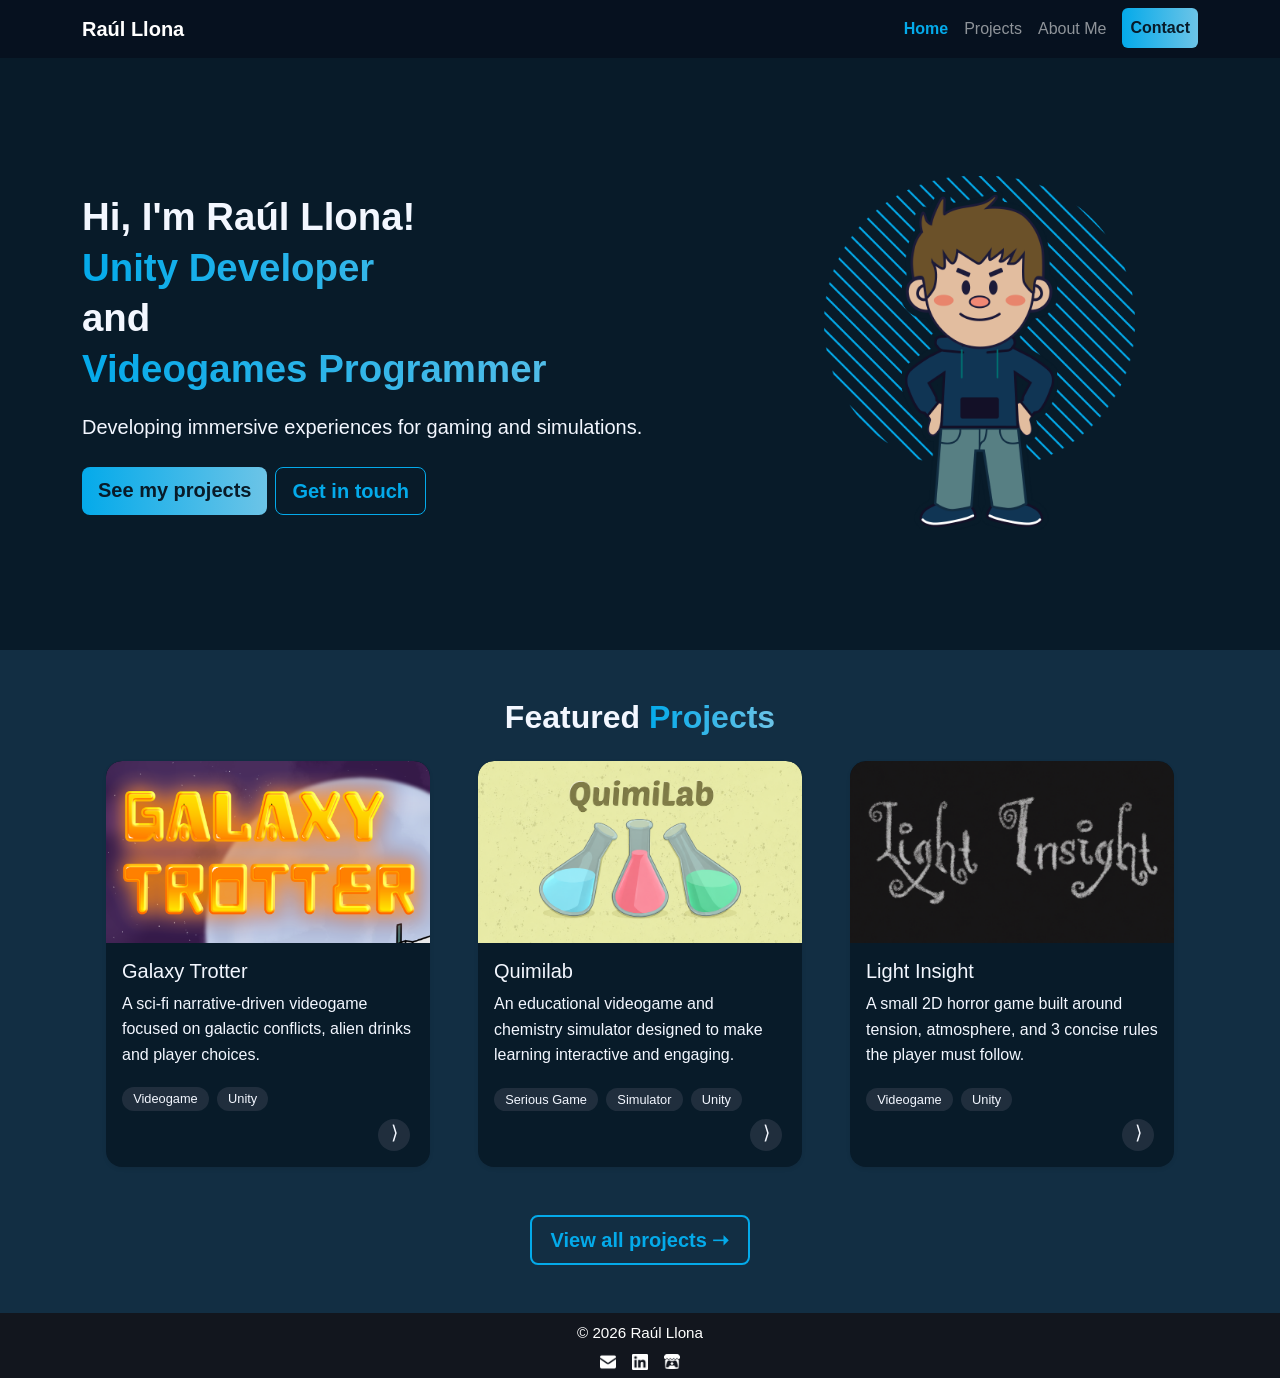
==== commit 2795f5b7: "Final Details" ====
--- a/index.html
+++ b/index.html
@@ -79,7 +79,7 @@
       <section class="py-5 featured-projects">
         <div class="container">
           <div class="text-center mb-4">
-            <h2 class="section-title">Featured Projects</h2>
+            <h2 class="section-title">Featured <span class="hero-title-accent">Projects</span></h2>
           </div>
           <div class="row g-5 justify-content-center featured-projects-grid">
             <div class="col-md-6 col-lg-4">
--- a/styles.css
+++ b/styles.css
@@ -40,30 +40,30 @@
 
 main > section:nth-child(odd) {
   background: #081B29;
+  --card-bg: #122E43;
 }
 
 main > section:nth-child(even) {
   background: #122E43;
+  --card-bg: #081B29;
 }
 
 .profile-photo {
-  width: 100%;
+  width: 85%;
   min-height: 320px;
   max-height: 520px;
   object-fit: cover;
-  object-position: 68% center;
-  border: 1px solid rgba(4, 170, 234, 0.4);
+  object-position: center;
   border-radius: 1rem;
 }
 
 .page-title {
   letter-spacing: 0.08em;
   color: #04AAEA;
-  /*text-shadow: 0 0 18px rgba(4, 170, 234, 0.35);*/
-}
-
-.about-intro p:last-child {
-  margin-bottom: 0;
+}
+
+.about-intro p {
+  text-align: justify;
 }
 
 .project-logo {
@@ -91,7 +91,7 @@
 .project-card {
   position: relative;
   min-height: 100%;
-  background: rgba(20, 23, 26, 0.95) !important;
+  background: #081B29 !important;
   color: #f3f7ff;
   border-radius: 1rem !important;
   overflow: hidden;
@@ -162,6 +162,7 @@
   border-radius: 1rem;
   margin-left: auto;
   margin-right: auto;
+  margin-top: 1.5rem;
 }
 
 .characteristics-grid {
@@ -202,7 +203,7 @@
 }
 
 .project-media-card {
-  background: rgba(20, 23, 26, 0.95);
+  background: var(--card-bg);
   border-radius: 1rem;
   overflow: hidden;
   margin: 0 auto;
@@ -247,14 +248,13 @@
 
 .project-media-card .project-media-caption {
   padding: 0.9rem 1rem 1.1rem;
-  color: #acb7c6;
+  color: #8f97a3;
   font-weight: 600;
 }
 
 .project-info-card,
 .outcome-panel {
-  background: #122E43;
-  border: 1px solid rgba(4, 170, 234, 0.18);
+  background: var(--card-bg);
   border-radius: 1rem;
   padding: 1.5rem;
   height: 100%;
@@ -265,10 +265,6 @@
   color: #04AAEA;
   font-size: 1.2rem;
   margin-bottom: 0.9rem;
-}
-
-.project-detail-section {
-  background: #122E43 !important;
 }
 
 .contact-icon {
@@ -320,7 +316,7 @@
 
 .hero-title {
   font-size: clamp(2rem, 3vw, 3rem);
-  line-height: 1.1;
+  line-height: 1.32;
   font-weight: 700;
 }
 
@@ -355,11 +351,14 @@
 
 footer {
   font-size: 0.95rem;
-  background: rgba(20, 23, 26, 0.95) !important;
+  background: rgba(20, 23, 30, 0.95) !important;
 }
 
 .bg-primary {
   background-color: #04AAEA !important;
+  color: #081B29;
+  font-weight: 700;
+  font-size: 0.9rem;
 }
 
 .btn-primary {
@@ -392,6 +391,12 @@
 .btn-outline-primary:hover {
   background: linear-gradient(90deg, #04AAEA, #6cc4e7);
   color: #f3f7ff;
-  border-color: #04AAEA;
-  font-weight: 600;
+  border-color: transparent;
+  font-weight: 600;
+}
+
+@media (max-width: 768px) {
+    .project-hero-image img {
+        width: 100%;
+    }
 }
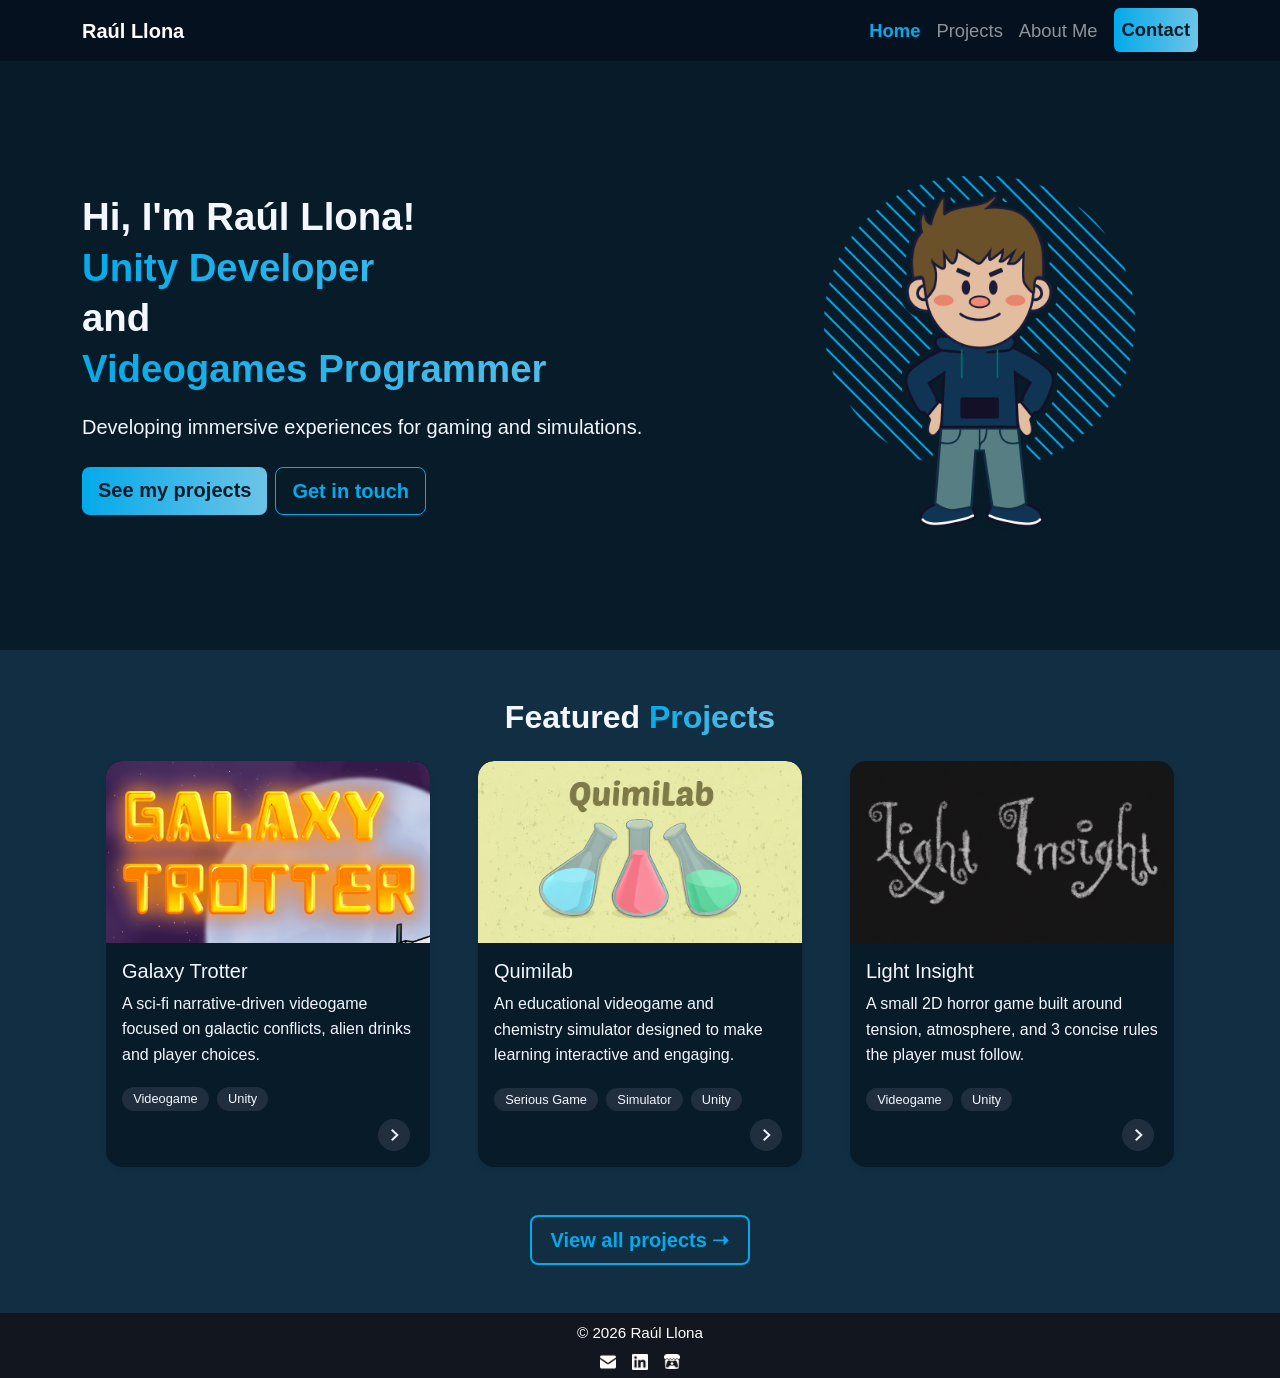
==== commit 82c60375: "Final Details" ====
--- a/index.html
+++ b/index.html
@@ -3,10 +3,10 @@
   <head>
     <meta charset="UTF-8" />
     <meta name="viewport" content="width=device-width, initial-scale=1.0" />
-    <title>Raúl Llona | Game Developer Portfolio</title>
+    <title>Raúl Llona | Unity Developer Portfolio</title>
     <meta
       name="description"
-      content="Portfolio of Raúl Llona, a Unity and videogame developer showcasing narrative, educational, and experimental game projects."
+      content="Portfolio of Raúl Llona, a Unity and videogame developer showcasing game and simulation projects."
     />
     <link
       href="https://cdn.jsdelivr.net/npm/bootstrap@5.3.3/dist/css/bootstrap.min.css"
@@ -91,7 +91,9 @@
                     <p class="card-text">A sci-fi narrative-driven videogame focused on galactic conflicts, alien drinks and player choices.</p>
                     <div class="project-pills"><span>Videogame</span><span>Unity</span></div>
                   </div>
-                  <div class="project-card-arrow" aria-hidden="true">⟩</div>
+                  <div class="project-card-arrow" aria-hidden="true">
+                    <img src="resources/arrowIcon.png" alt="Arrow icon"/>
+                  </div>
                 </div>
               </a>
             </div>
@@ -104,7 +106,9 @@
                     <p class="card-text">An educational videogame and chemistry simulator designed to make learning interactive and engaging.</p>
                     <div class="project-pills"><span>Serious Game</span><span>Simulator</span><span>Unity</span></div>
                   </div>
-                  <div class="project-card-arrow" aria-hidden="true">⟩</div>
+                  <div class="project-card-arrow" aria-hidden="true">
+                    <img src="resources/arrowIcon.png" alt="Arrow icon"/>
+                  </div>
                 </div>
               </a>
             </div>
@@ -117,7 +121,9 @@
                     <p class="card-text">A small 2D horror game built around tension, atmosphere, and 3 concise rules the player must follow.</p>
                     <div class="project-pills"><span>Videogame</span><span>Unity</span></div>
                   </div>
-                  <div class="project-card-arrow" aria-hidden="true">⟩</div>
+                  <div class="project-card-arrow" aria-hidden="true">
+                    <img src="resources/arrowIcon.png" alt="Arrow icon"/>
+                  </div>
                 </div>
               </a>
             </div>
--- a/styles.css
+++ b/styles.css
@@ -19,6 +19,7 @@
 .navbar {
   background: rgba(7, 17, 31, 0.9) !important;
   backdrop-filter: blur(10px);
+  font-size: 1.15rem;
 }
 
 .navbar .nav-link.active {
@@ -140,11 +141,13 @@
   place-items: center;
   border-radius: 50%;
   background: rgba(56, 67, 83, 0.5);
-  color: #f3f7ff;
-  font-size: 1.2rem;
-  line-height: 1;
-  font-weight: 500;
-  padding-bottom: 6px;
+}
+
+.project-card-arrow img {
+  width: 12px;
+  height: 12px;
+  object-fit: contain;
+  transform: translateX(8%);
 }
 
 .hero-illustration {
@@ -395,8 +398,11 @@
   font-weight: 600;
 }
 
-@media (max-width: 768px) {
+@media (max-width: 760px) {
     .project-hero-image img {
         width: 100%;
     }
+    .about-intro p {
+      text-align: start;
+    }
 }
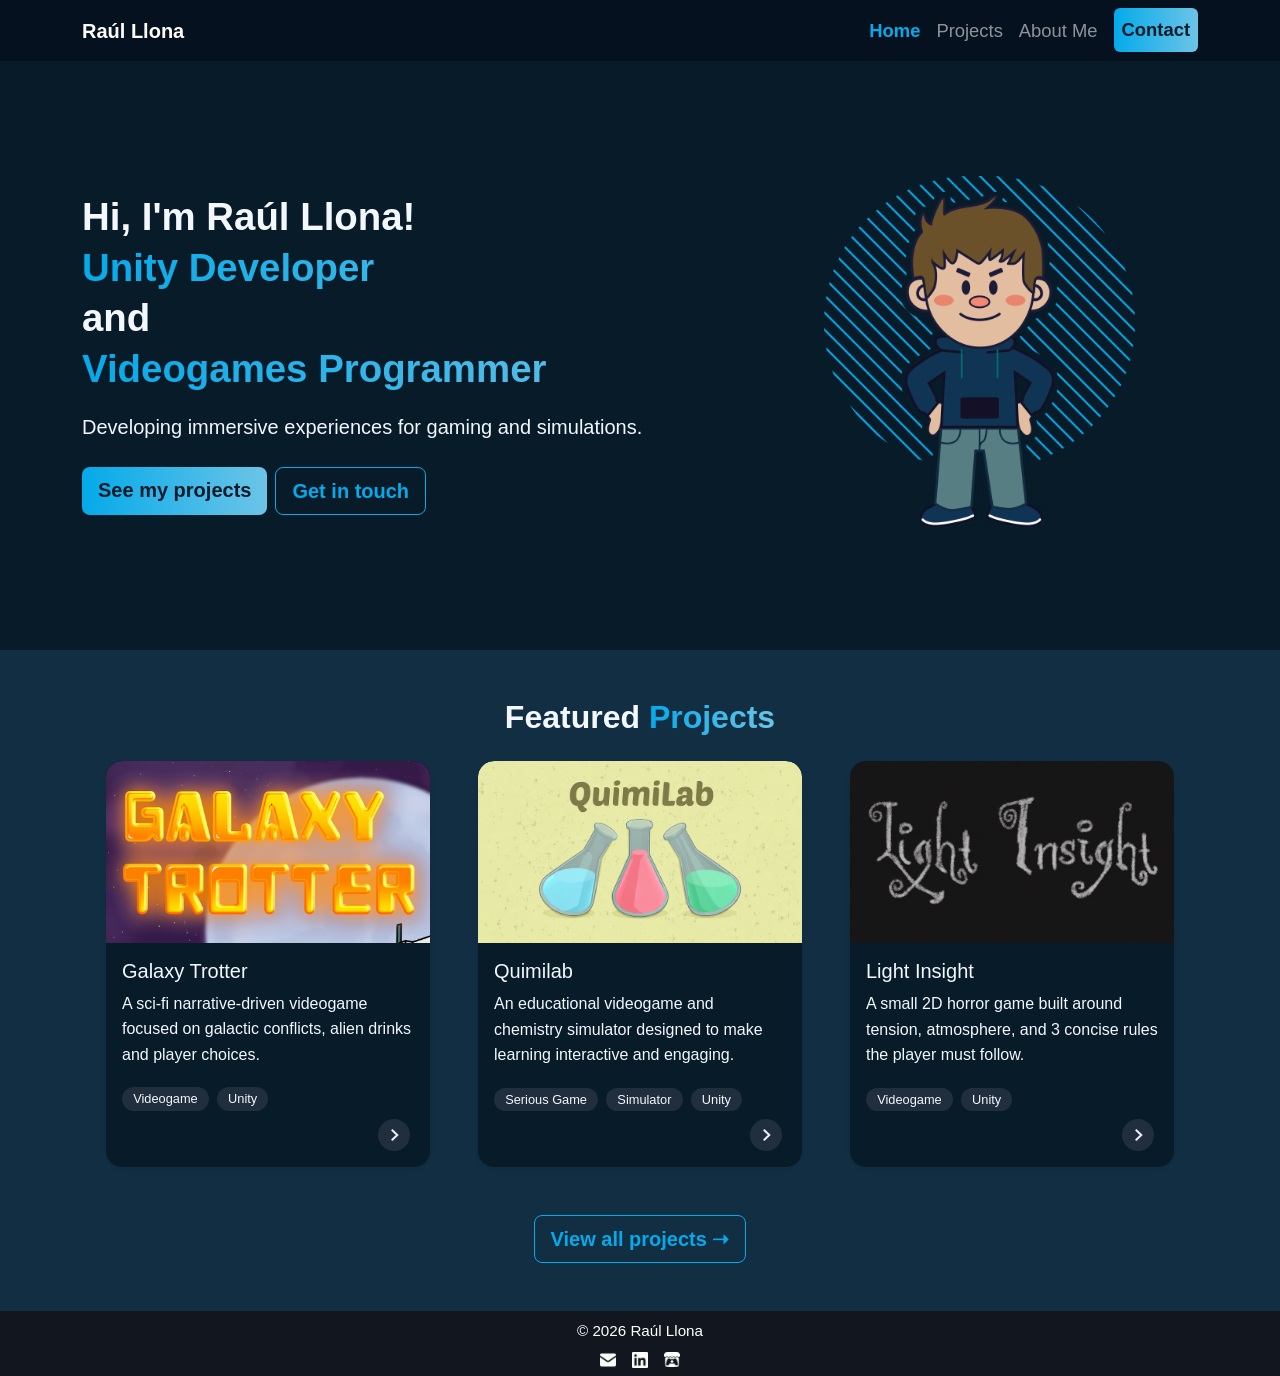
==== commit bb511bb8: "Final Details 2" ====
--- a/index.html
+++ b/index.html
@@ -129,7 +129,7 @@
             </div>
           </div>
           <div class="text-center mt-5">
-            <a class="btn btn-outline-primary btn-lg projects-view-all" href="projects.html">View all projects <span aria-hidden="true">➝</span></a>
+            <a class="btn btn-outline-primary btn-lg" href="projects.html">View all projects <span aria-hidden="true">➝</span></a>
           </div>
         </div>
       </section>
--- a/styles.css
+++ b/styles.css
@@ -31,12 +31,6 @@
   max-width: 1200px;
   margin-left: auto;
   margin-right: auto;
-}
-
-.projects-view-all {
-  min-width: 220px;
-  border-width: 2px;
-  font-weight: 600;
 }
 
 main > section:nth-child(odd) {
